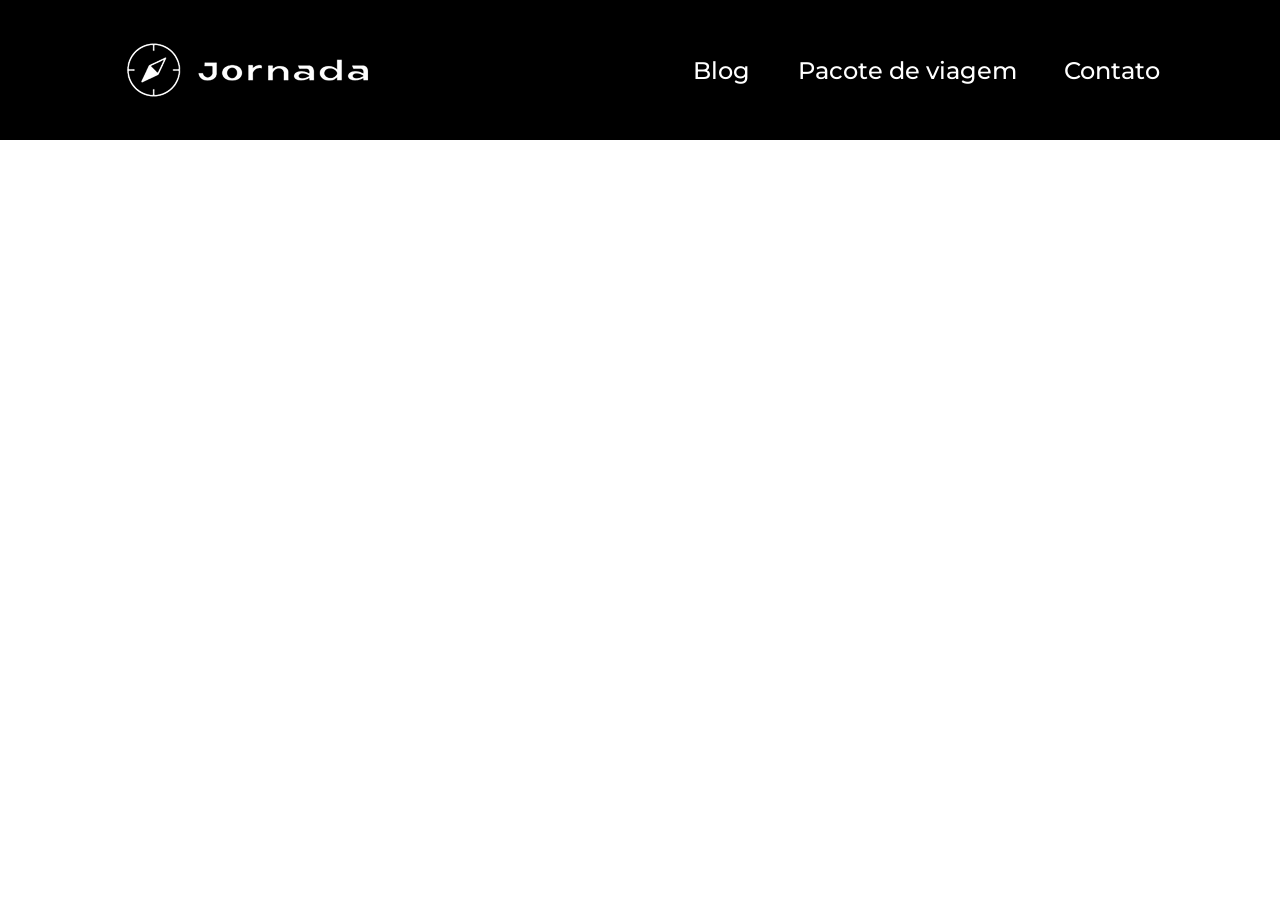
==== japao.html @ b555dbfc "Cria pagina japao e adiciona header com hover especifico" ====
<!DOCTYPE html>
<html lang="pt-br">
<head>
    <meta charset="UTF-8">
    <meta name="viewport" content="width=device-width, initial-scale=1.0">
    <link rel="stylesheet" href="./css/style.css">
    <title>Jornada Viagens</title>
</head>
<body>
    <header class="main-header header-japao">
      <a class="logo" href="index.html" title="voltar para a página inicial"
        ><img
          class="img-mobile"
          src="img/bussola-jornada-branca.png"
          alt="Bussola do logo Jornada Viagens na cor branca" />
        <img
          class="img-desktop"
          src="img/bussola-texto-jornada-branca.png"
          alt="Bussola do logo Jornada Viagens na cor branca"
      /></a>
      <div class="navegation-menu">
        <label for="menu">
          <img src="img/menu.png" alt="menu" />
        </label>
        <input type="checkbox" id="menu" hidden />
        <nav>
          <ul class="list-links">
            <li>
              <a href="blog.html" target="_blank" title="Acessar Blog">Blog</a>
            </li>
            <li>
              <a
                href="pacotes.html"
                target="_blank"
                title="Acessar Pacotes de viagem"
                >Pacote de viagem</a
              >
            </li>
            <li>
              <a href="contato.html" target="_blank" title="Acessar Contato"
                >Contato</a
              >
            </li>
          </ul>
        </nav>
      </div>
    </header>
</body>
</html>
---- css/style.css ----
@import url(global.css);
@import url(header.css);
@import url(hero.css);
@import url(offers.css);
@import url(categorias.css);
@import url(destinations.css);
@import url(payments.css);
@import url(testimonials.css);
@import url(footer.css);
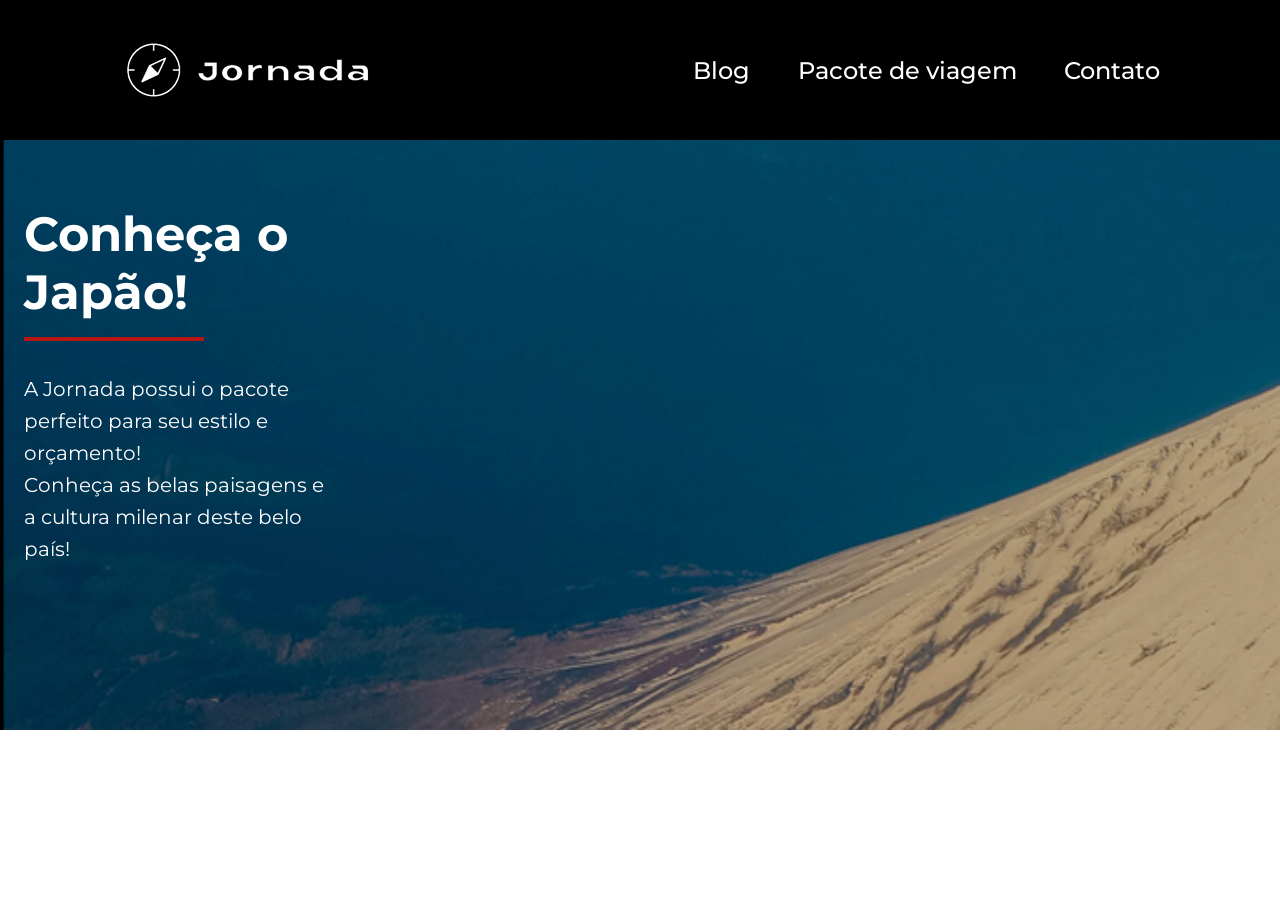
==== commit 30aaf495: "Adiciona hero do mobile na pagina do japao" ====
--- a/japao.html
+++ b/japao.html
@@ -45,5 +45,14 @@
         </nav>
       </div>
     </header>
+
+    <section class="hero-japao">
+        <div class="container hero-conteudo">
+            <h1>Conheça o Japão!</h1>
+            <hr/>
+            <p>A Jornada possui o pacote perfeito para seu estilo e orçamento!</p>
+            <p>Conheça as belas paisagens e a cultura milenar deste belo país!</p>
+        </div>
+    </section>
 </body>
 </html>
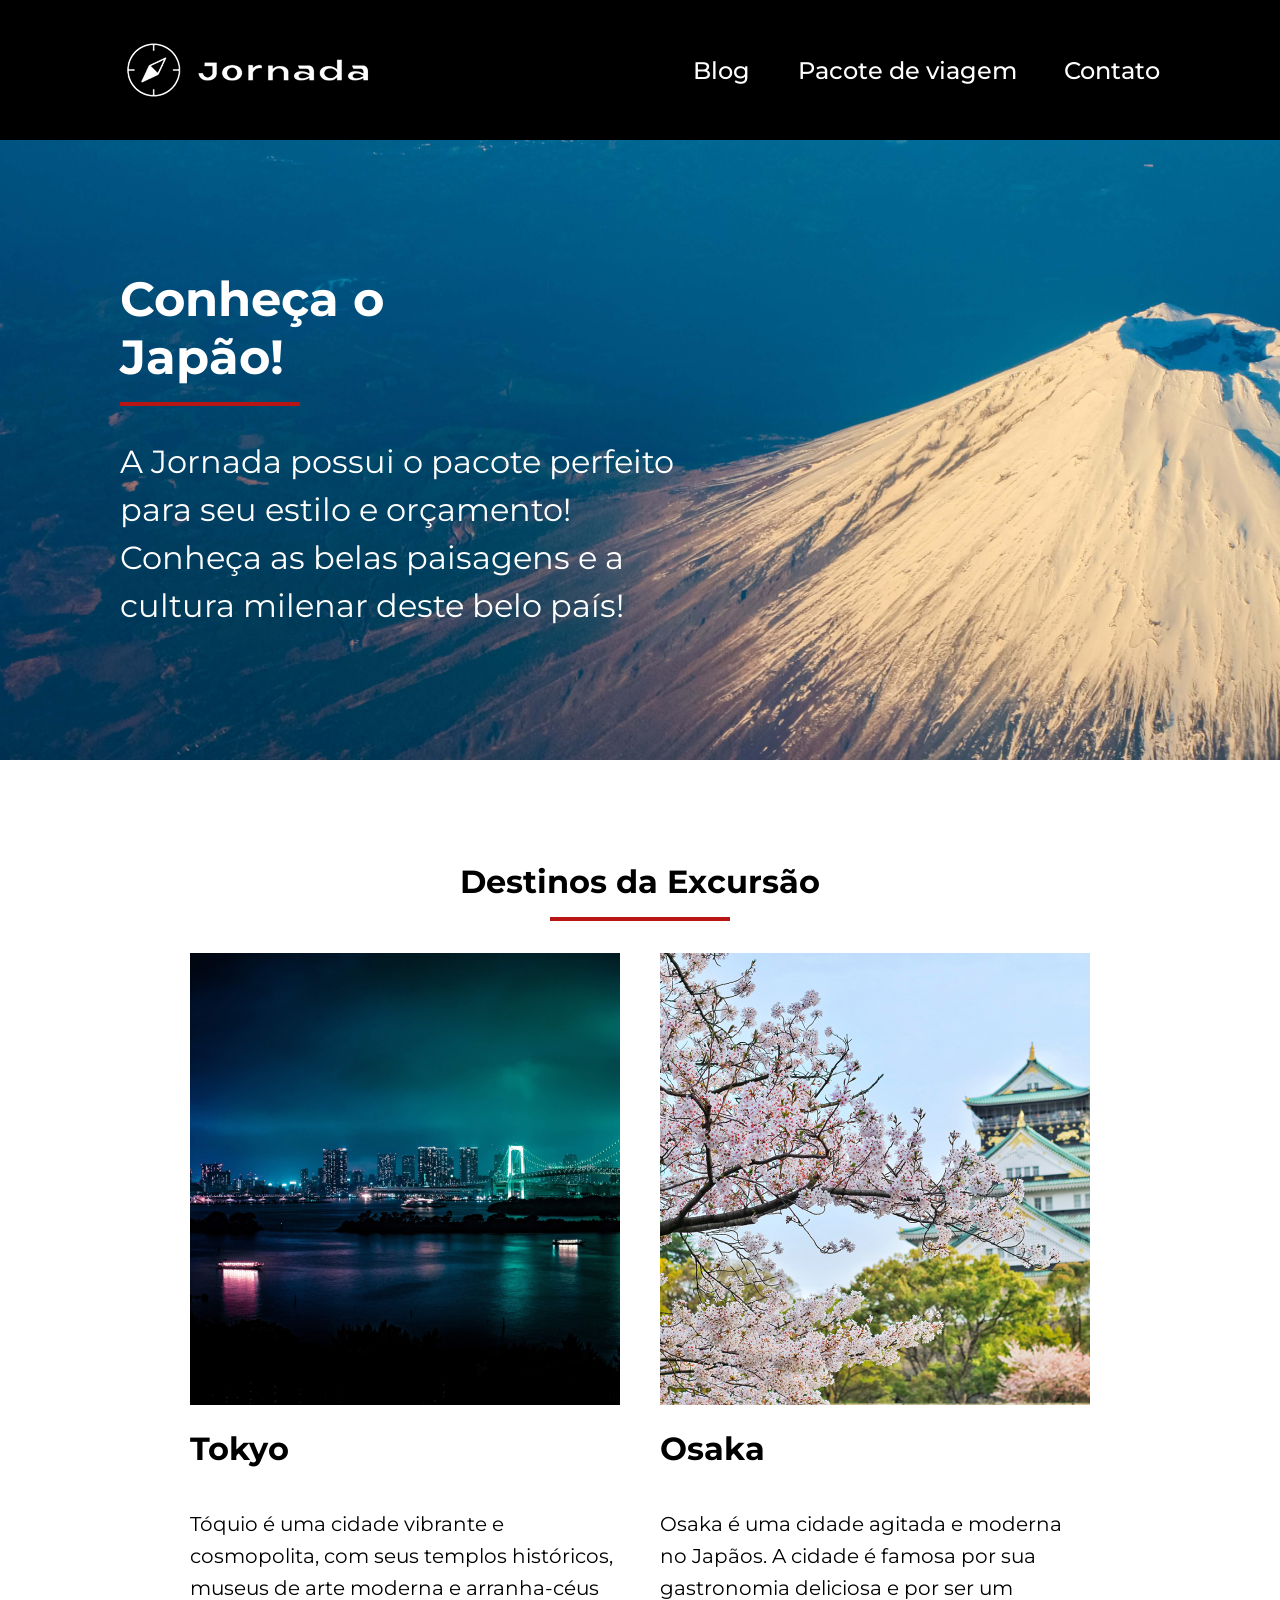
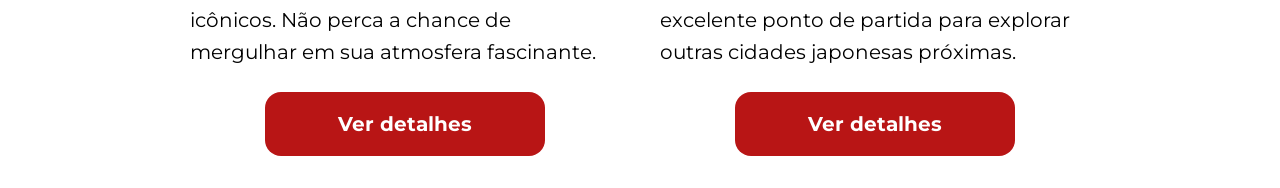
==== commit ce80f2b5: "Termina secao de destinos de excursao" ====
--- a/japao.html
+++ b/japao.html
@@ -54,5 +54,40 @@
             <p>Conheça as belas paisagens e a cultura milenar deste belo país!</p>
         </div>
     </section>
+
+    <section class="destinations">
+      <div class="section-title">
+        <h2>Destinos da Excursão</h2>
+        <hr/>
+      </div>
+
+      <div class="destinations-items">
+        <article class="item">
+          <header>
+            <div class="img-item bg-tokyo">
+
+            </div>
+            <h3 class="content-title">Tokyo</h3>
+          </header>
+            <p class="content-text">Tóquio é uma cidade vibrante e cosmopolita, com seus templos históricos, museus de arte moderna e arranha-céus icônicos. Não perca a chance de mergulhar em sua atmosfera fascinante.</p>
+            <footer>
+              <a href="#" class="button">Ver detalhes</a>
+            </footer>
+        </article>
+
+        <article class="item">
+          <header>
+            <div class="img-item bg-osaka">
+
+            </div>
+            <h3 class="content-title">Osaka</h3>
+          </header>
+            <p class="content-text">Osaka é uma cidade agitada e moderna no Japãos. A cidade é famosa por sua gastronomia deliciosa e por ser um excelente ponto de partida para explorar outras cidades japonesas próximas.</p>
+            <footer>
+              <a href="#" class="button">Ver detalhes</a>
+            </footer>
+        </article>
+      </div>
+    </section>
 </body>
 </html>
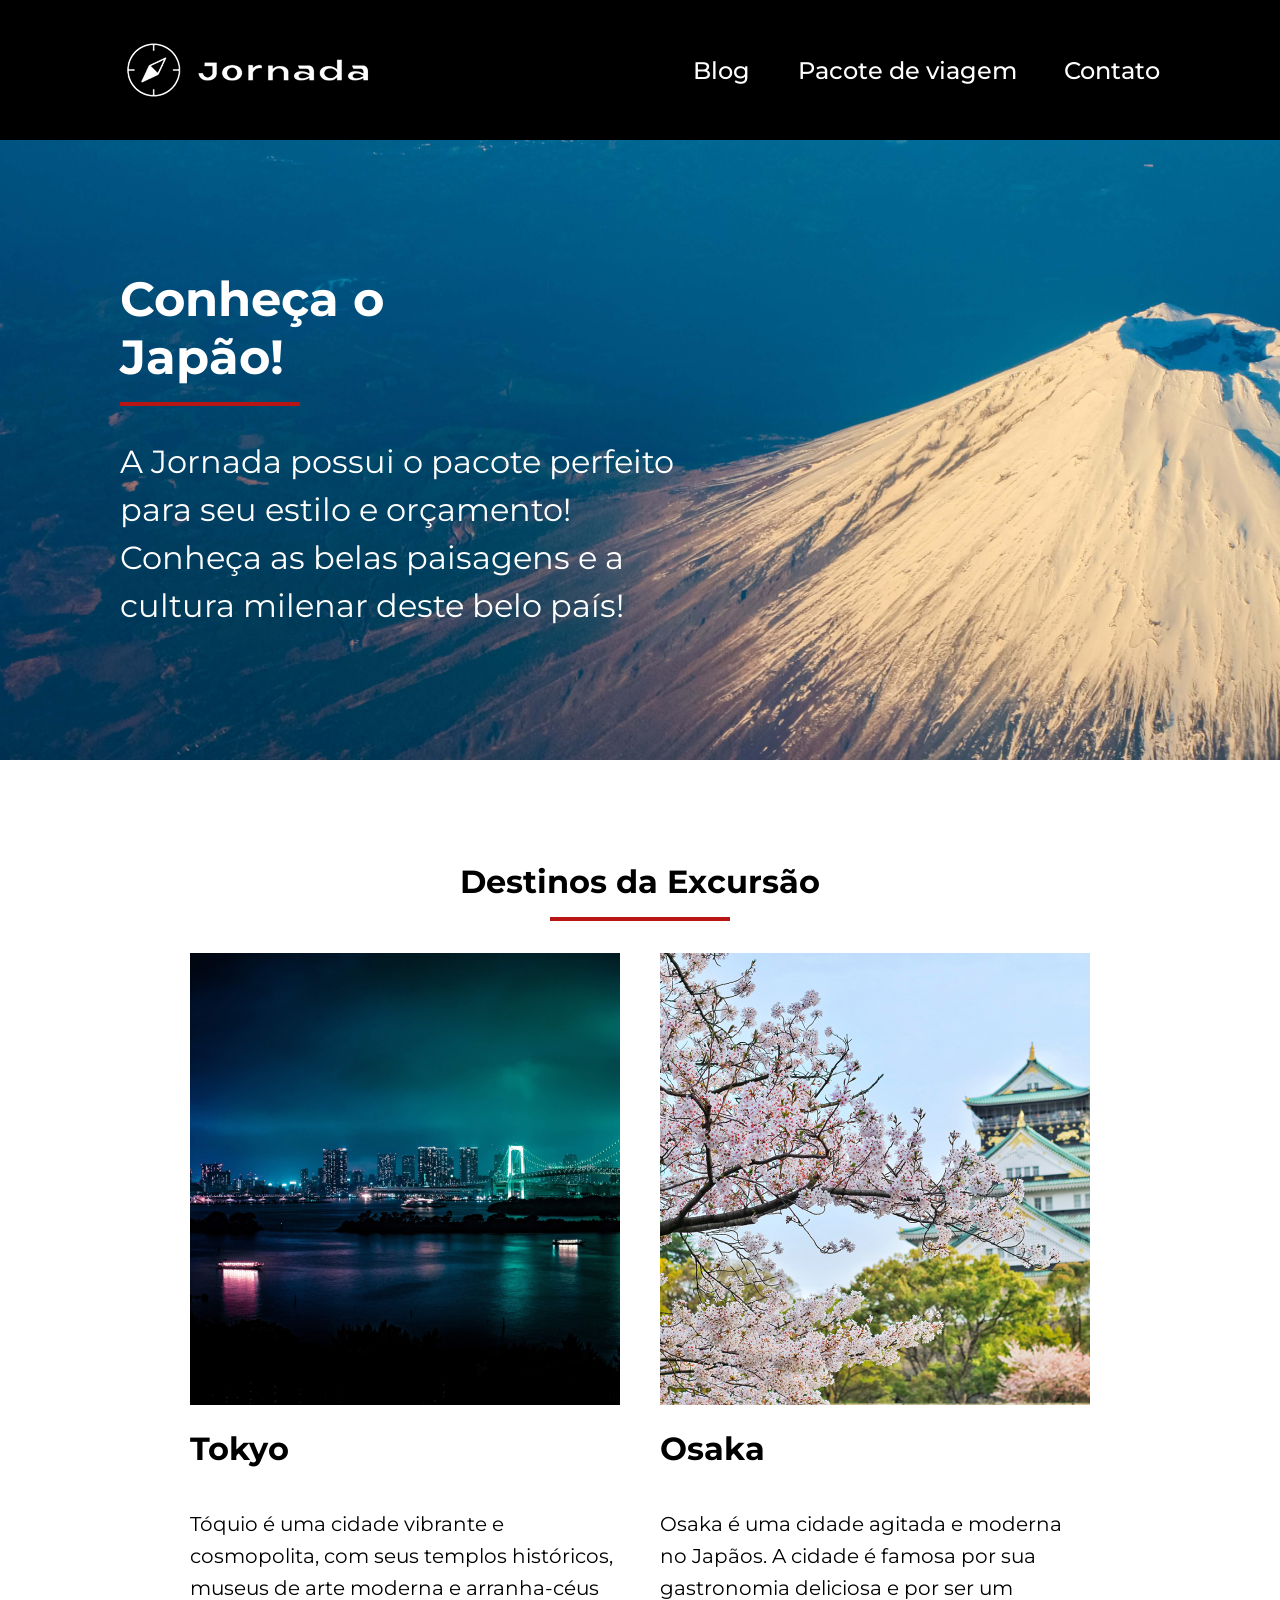
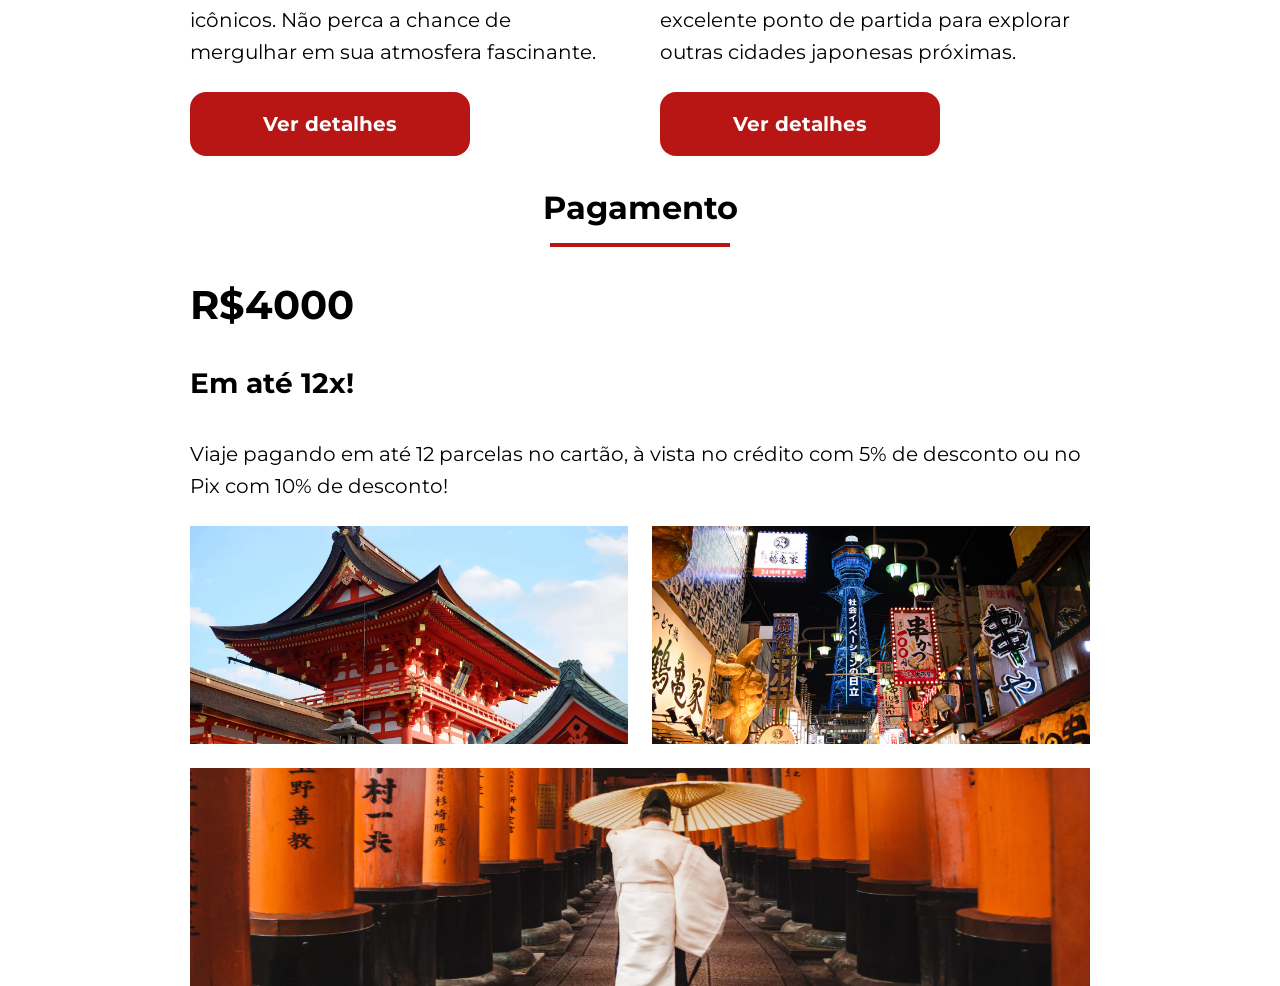
==== commit 1054710b: "Termina secao payments" ====
--- a/japao.html
+++ b/japao.html
@@ -89,5 +89,27 @@
         </article>
       </div>
     </section>
+
+    <section class="payments">
+      
+      <div class="section-title">
+        <h2>Pagamento</h2>
+        <hr/>
+      </div>
+      <div class="content-container">
+        <div class="text-content">
+          <h2>R$4000</h2>
+          <h4>Em até 12x!</h4>
+          <p class="content-text">Viaje pagando em até 12 parcelas no cartão, à vista no crédito com 5% de desconto ou no Pix com 10% de desconto! </p>
+          <a href="#" class="button btn-pagamento-mobile">Ver detalhes</a>
+        </div>
+
+        <div class="image-content">
+          <div class="image first img-japao"></div>
+          <div class="image second img-japao"></div>
+          <div class="image thirdy img-japao"></div>
+        </div>
+      </div>
+    </section>
 </body>
 </html>
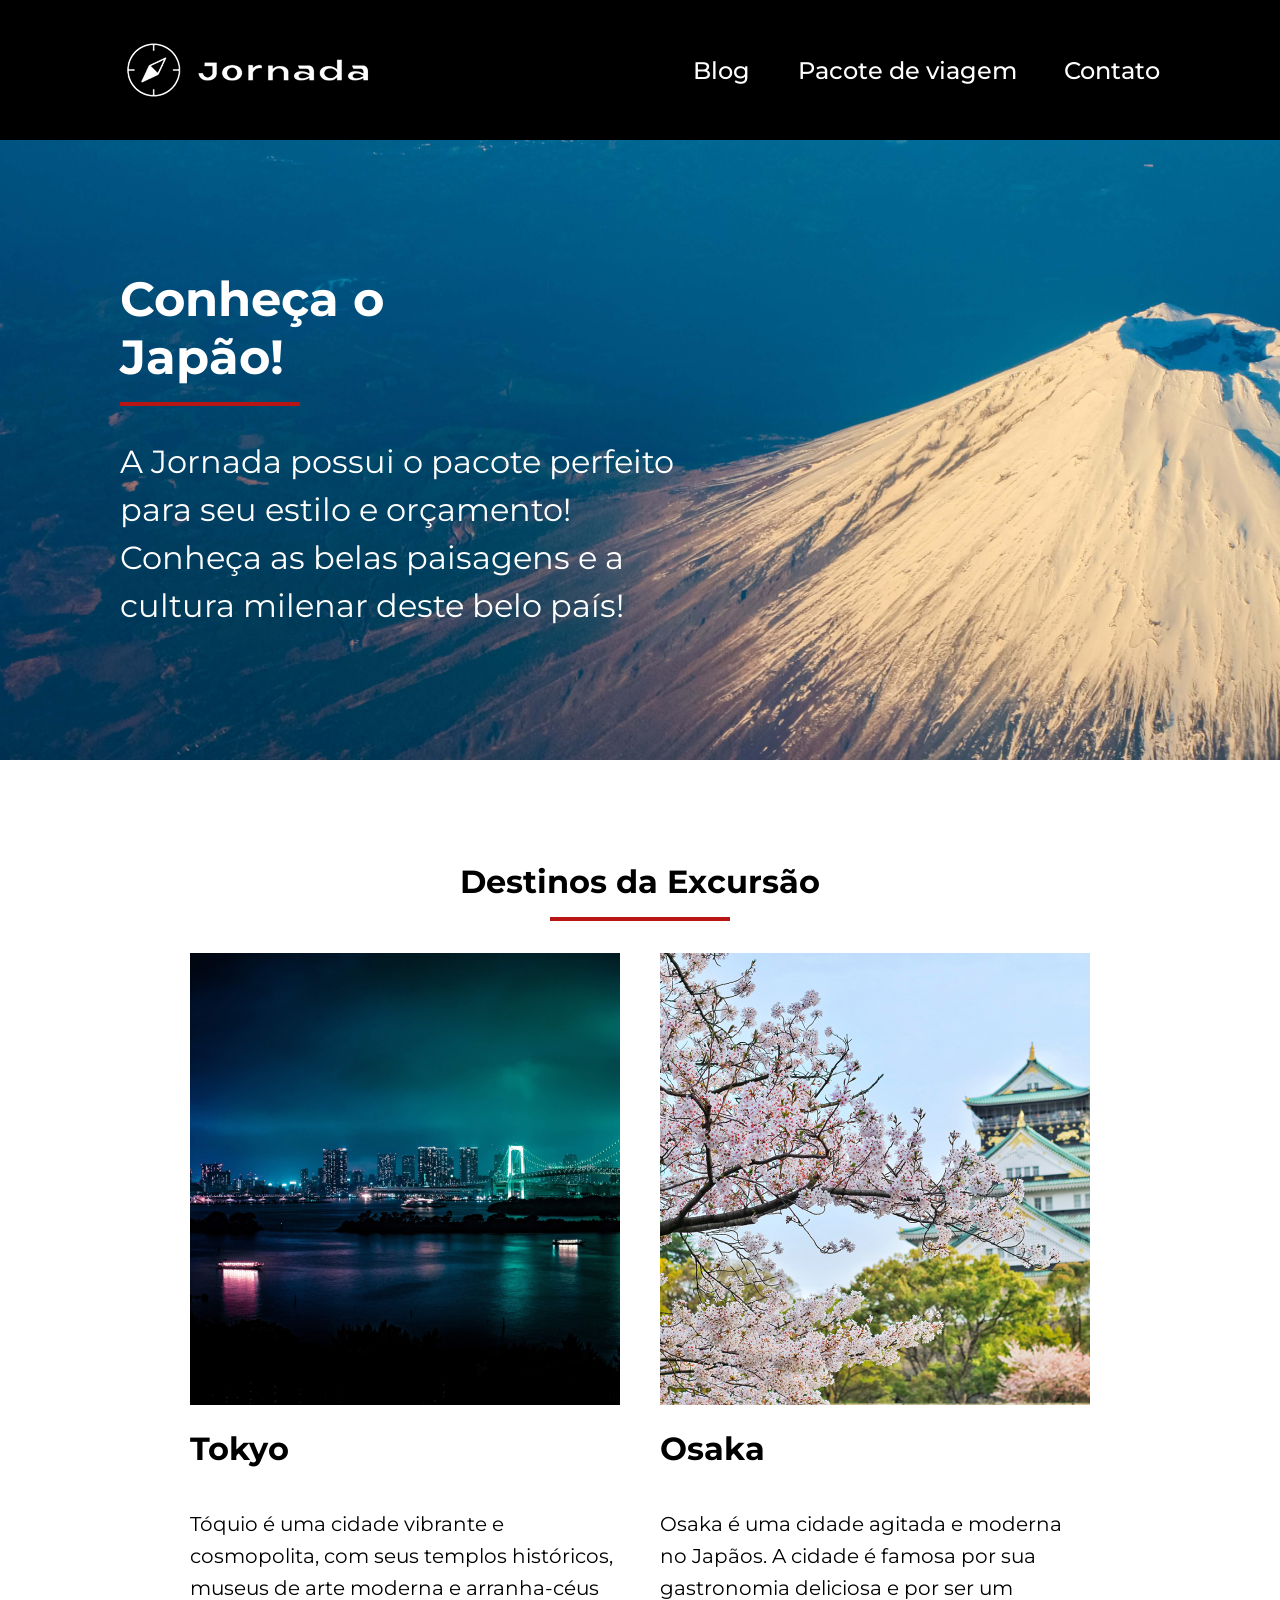
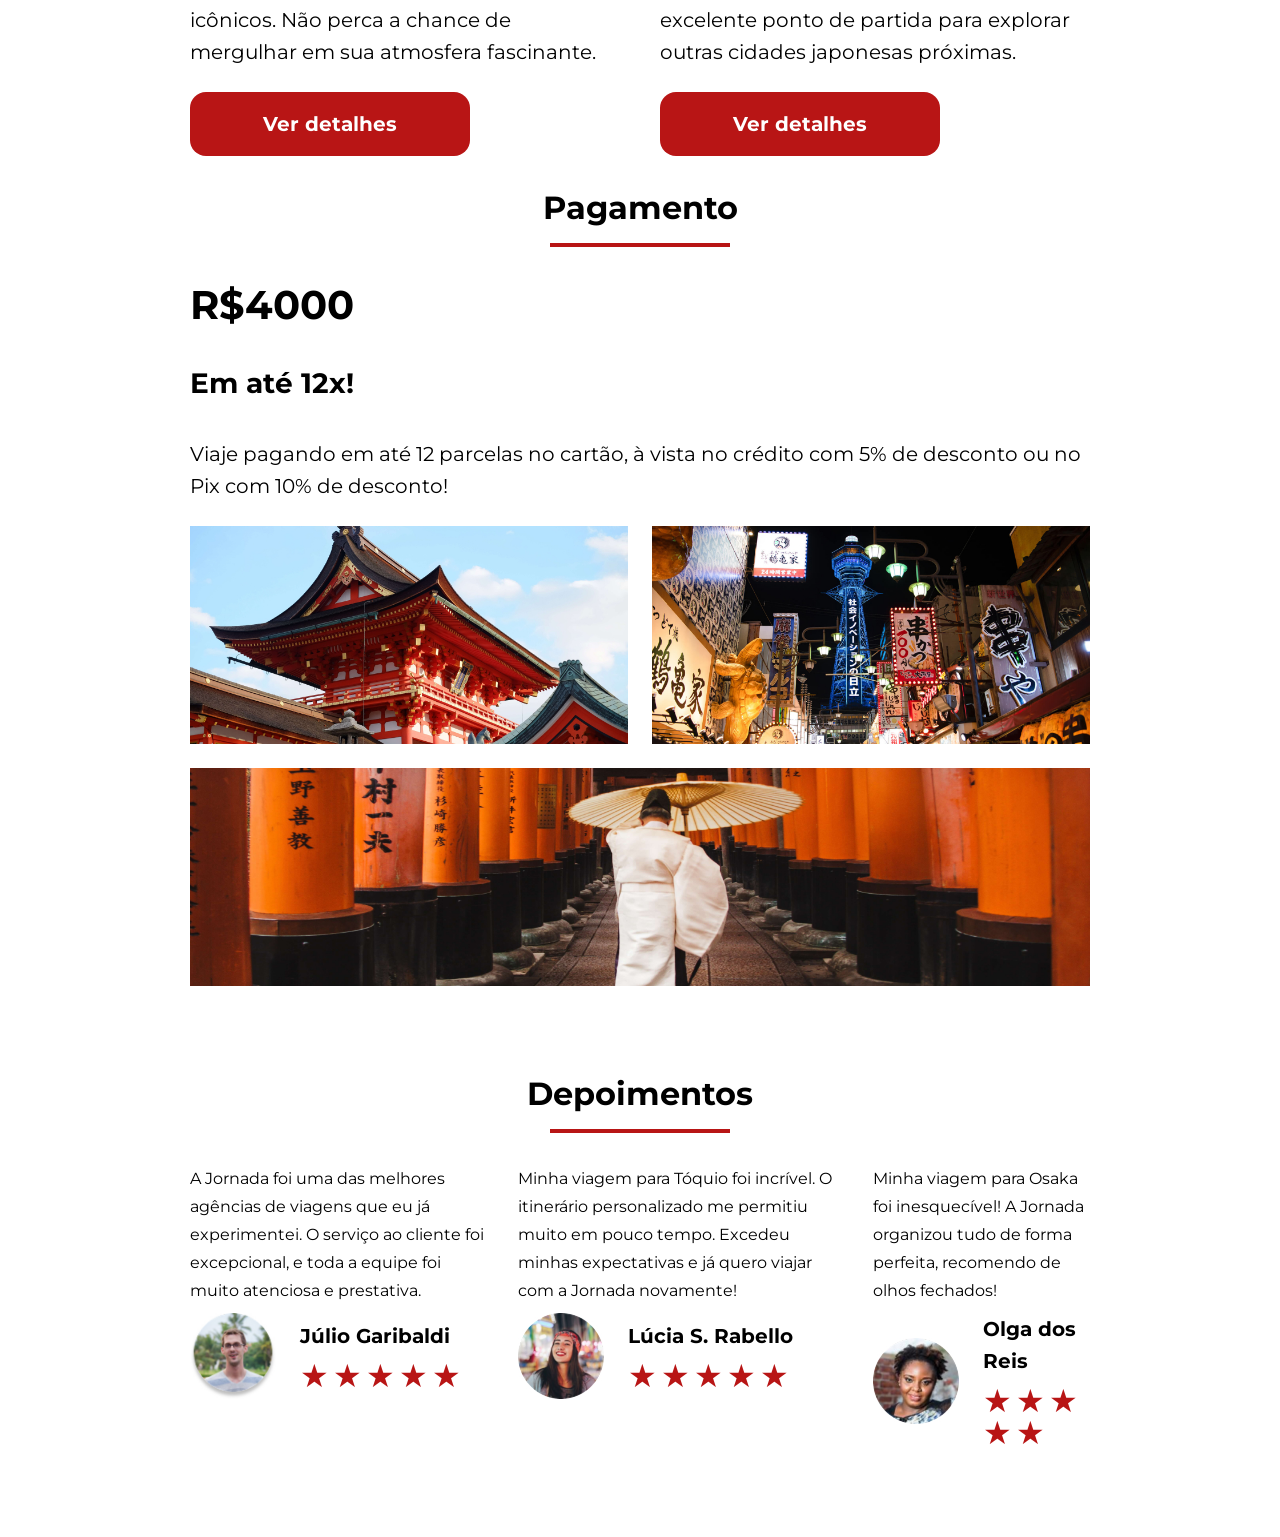
==== commit 09747937: "Finaliza sessao de depoimentos" ====
--- a/japao.html
+++ b/japao.html
@@ -111,5 +111,71 @@
         </div>
       </div>
     </section>
+
+    <section class="testimonial">
+       <div class="section-title">
+        <h2>Depoimentos</h2>
+        <hr/>
+      </div>
+
+      <div class="testimonial-container">
+        <article>
+           <header >
+            <p>A Jornada foi uma das melhores agências de viagens que eu já experimentei. O serviço ao cliente foi excepcional, e toda a equipe foi muito atenciosa e prestativa.</p>
+          </header>
+          <footer>
+            <img src="img/japao/perfil-julio.jpg" alt="imagem de perfil do cliente Julio Garibaldi">
+            <div class="profile-content">
+              <h3>Júlio Garibaldi</h3>
+              <div class="rating">
+                <span class="star">★</span>
+                <span class="star">★</span>
+                <span class="star">★</span>
+                <span class="star">★</span>
+                <span class="star">★</span>
+              </div>
+            </div>
+          </footer>
+        </article>
+
+        <article>
+          <header>
+            <p>Minha viagem para Tóquio foi incrível. O itinerário personalizado me permitiu muito em pouco tempo. Excedeu minhas expectativas e já quero viajar com a Jornada novamente!</p>
+          </header>
+          <footer>
+            <img src="img/japao/perfil-lucia.jpg" alt="imagem de perfil da cliente Lúcia S. Rabello">
+            <div class="profile-content">
+              <h3>Lúcia S. Rabello</h3>
+              <div class="rating">
+                <span class="star">★</span>
+                <span class="star">★</span>
+                <span class="star">★</span>
+                <span class="star">★</span>
+                <span class="star">★</span>
+              </div>
+            </div>
+          </footer>  
+        </article>
+
+        <article>
+          <header>
+            <p>Minha viagem para Osaka foi inesquecível! A Jornada organizou tudo de forma perfeita, recomendo de olhos fechados!</p>
+          </header>
+          <footer>
+            <img src="img/japao/perfil-olga.jpg" alt="imagem de perfil da cliente Olga dos Reis">
+            <div class="profile-content">
+              <h3>Olga dos Reis</h3>
+              <div class="rating">
+                <span class="star">★</span>
+                <span class="star">★</span>
+                <span class="star">★</span>
+                <span class="star">★</span>
+                <span class="star">★</span>
+              </div>
+            </div>
+          </footer>
+        </article>
+      </div>
+    </section>
 </body>
 </html>
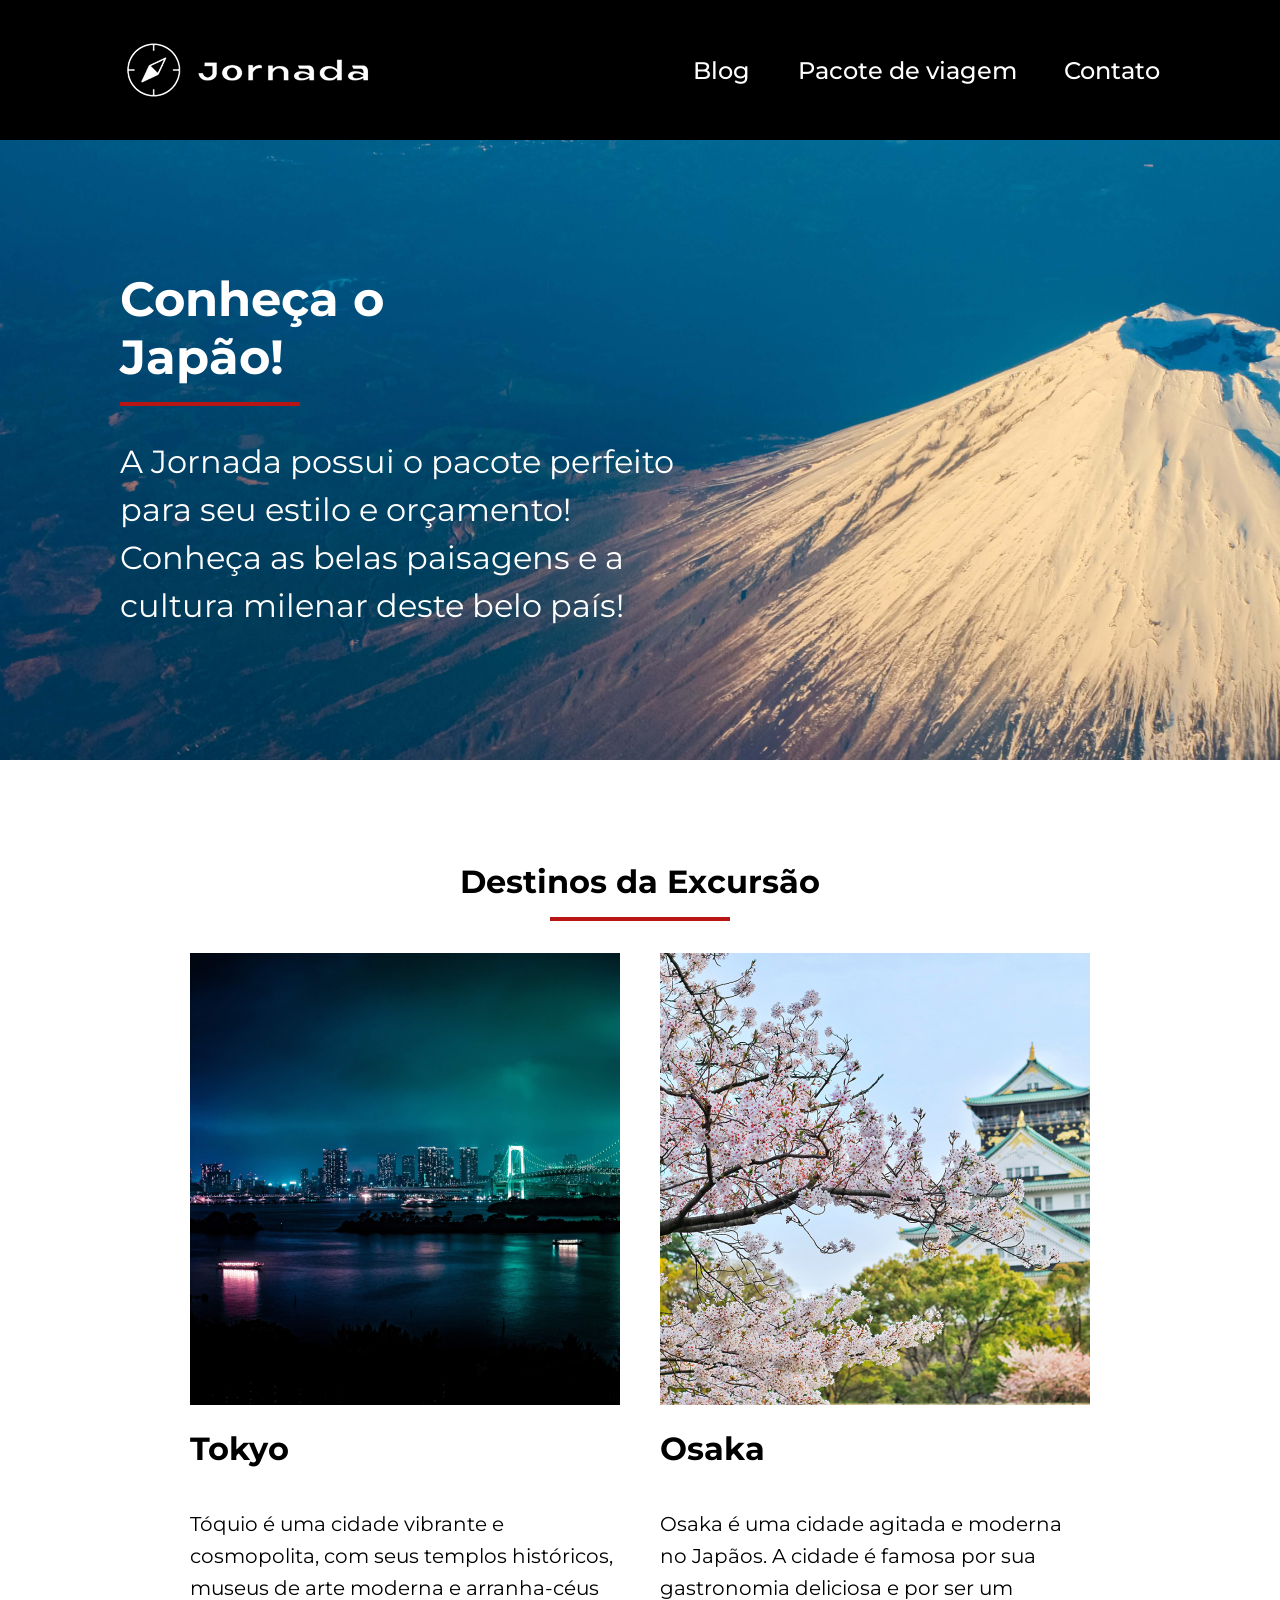
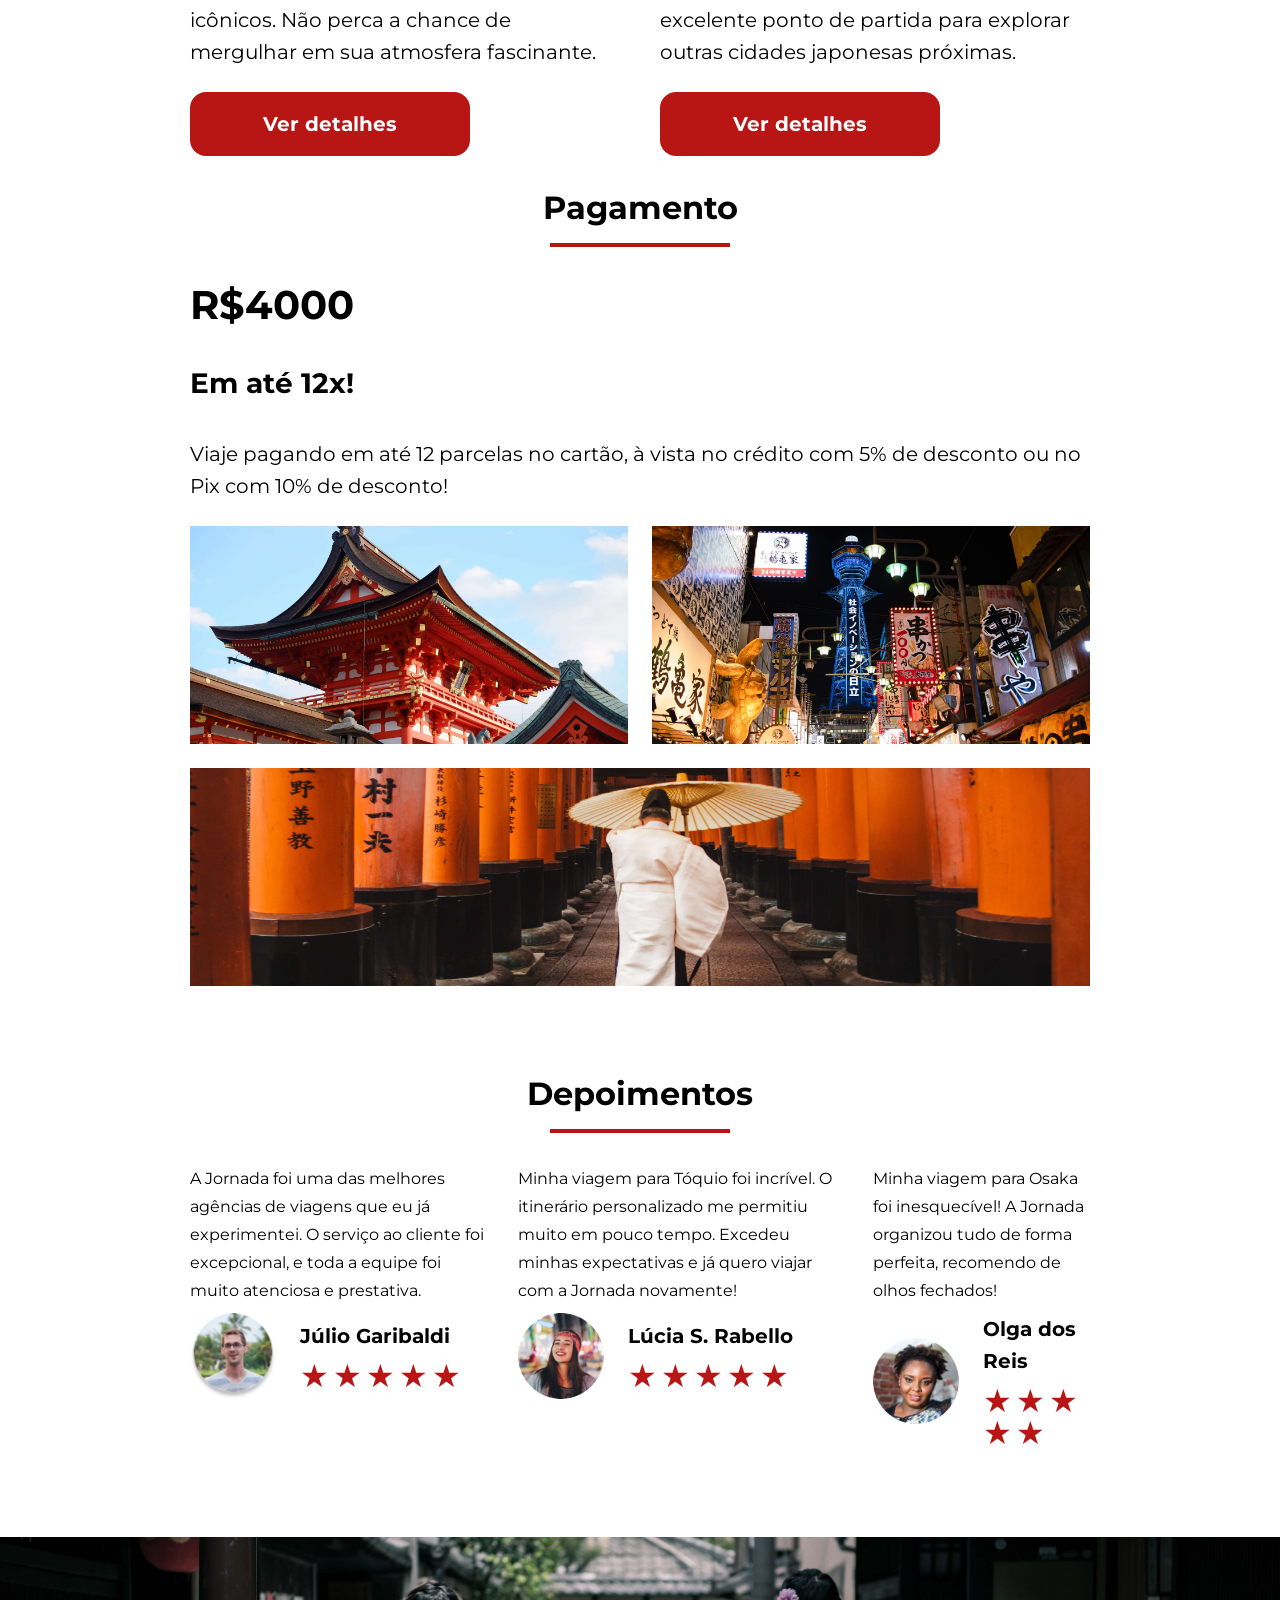
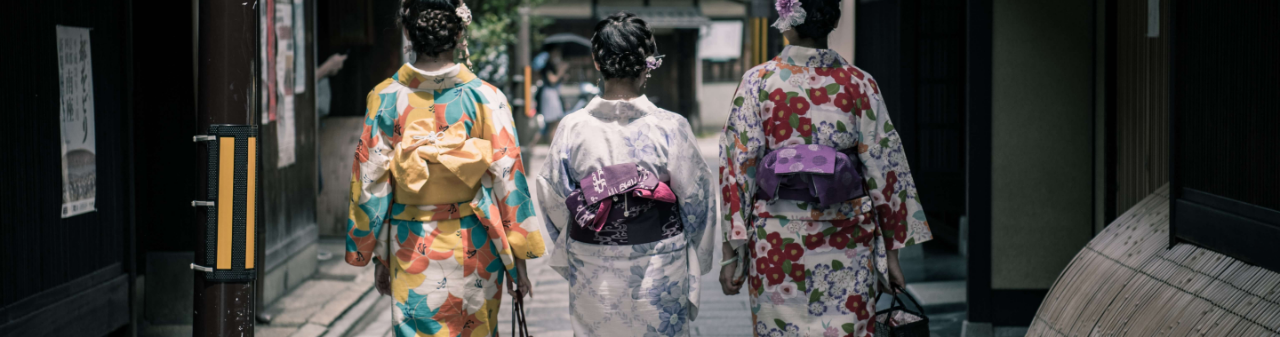
==== commit efa003e9: "Adiciona imagens pre footer" ====
--- a/japao.html
+++ b/japao.html
@@ -177,5 +177,9 @@
         </article>
       </div>
     </section>
+
+    <section class="pre-footer">
+      <div class="footer-img-japao"></div>
+    </section>
 </body>
 </html>
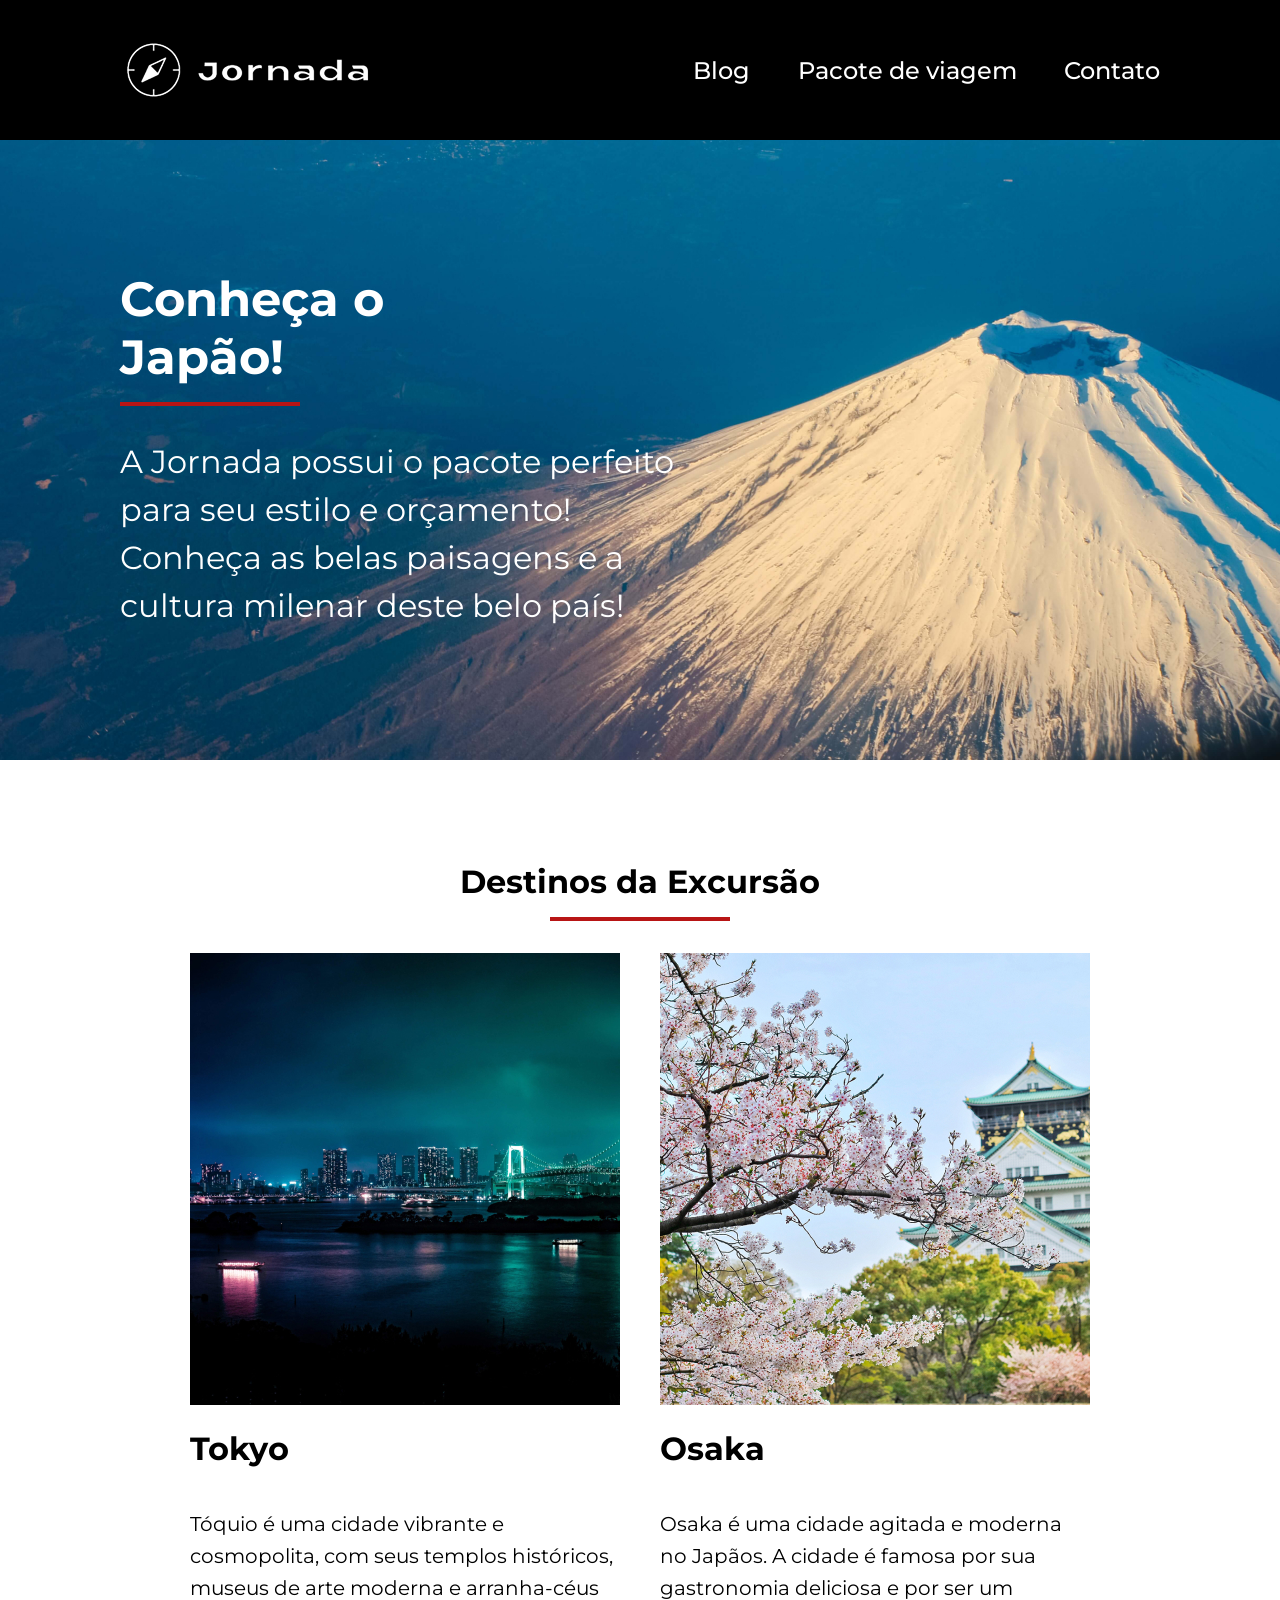
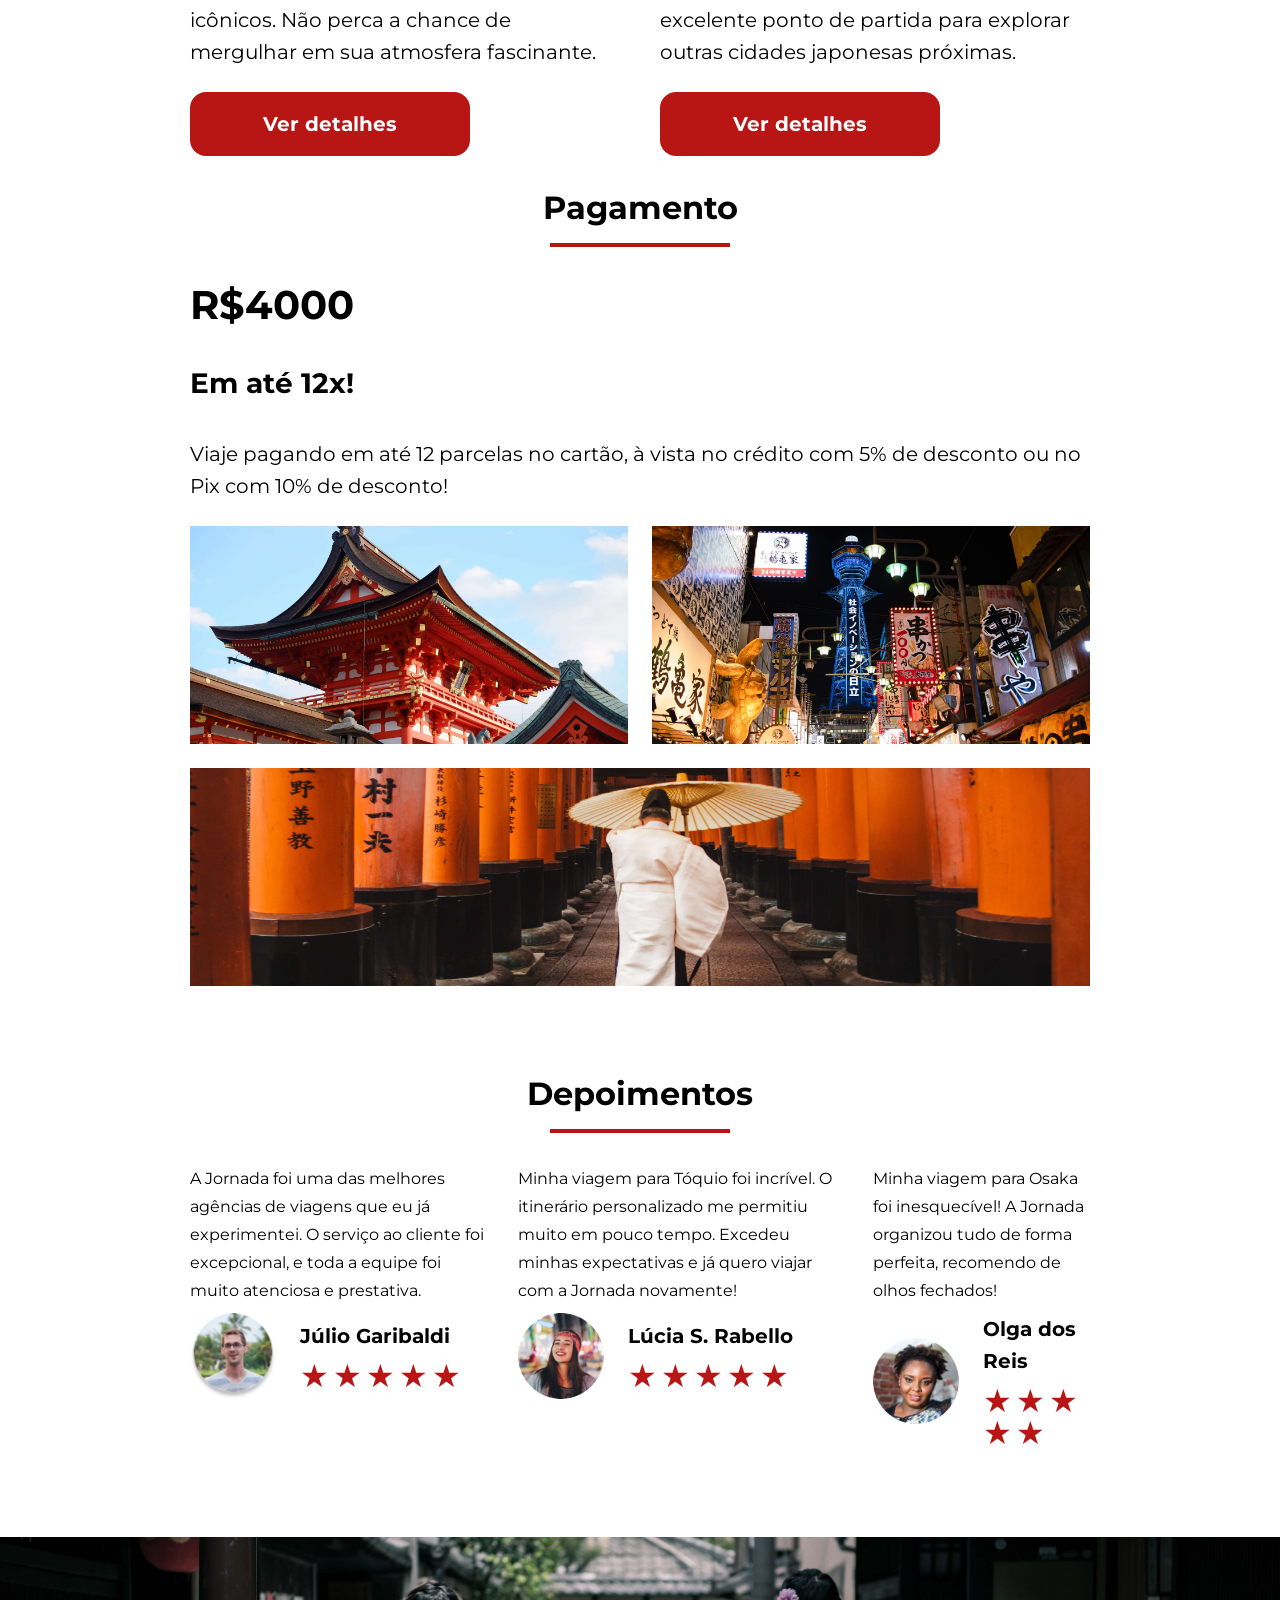
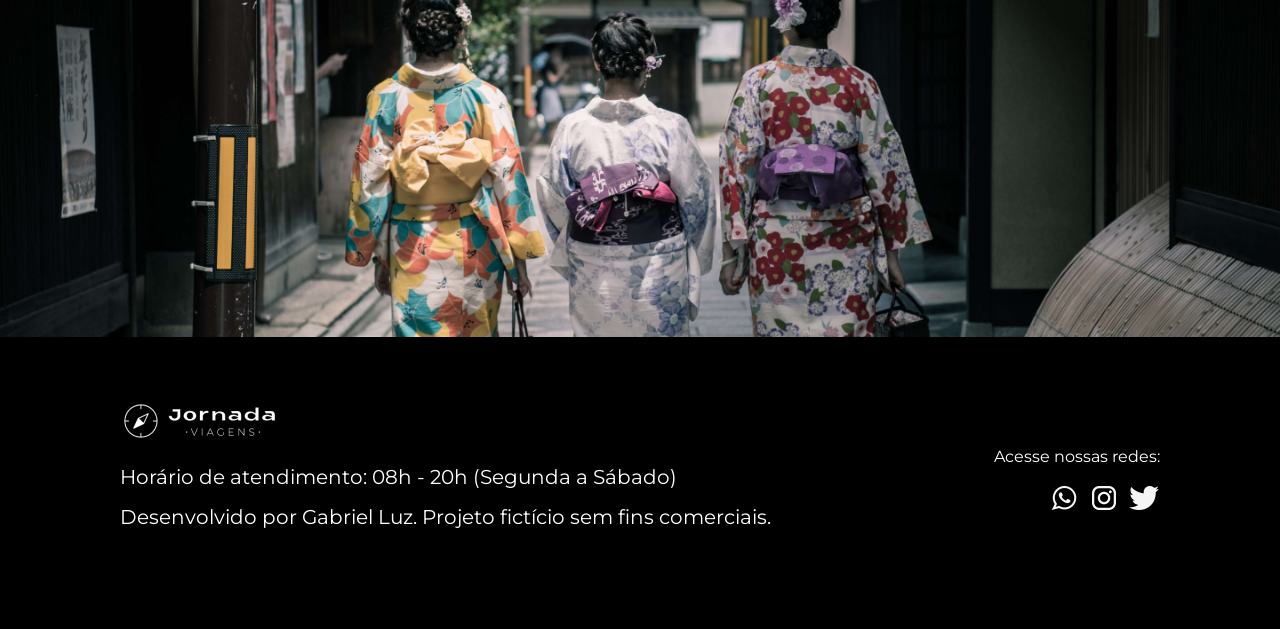
==== commit 6d51d2b4: "Termina footer" ====
--- a/japao.html
+++ b/japao.html
@@ -181,5 +181,32 @@
     <section class="pre-footer">
       <div class="footer-img-japao"></div>
     </section>
+
+        <footer class="main-footer">
+        <div class="footer-info">
+          <div class="footer-logo">
+            <img src="img/footer-logo.png" alt="logo jornada viagens customizado">
+          </div>
+          <div class="footer-text">
+            <p>Horário de atendimento: 08h - 20h (Segunda a Sábado)</p>
+            <p>Desenvolvido por Gabriel Luz. Projeto fictício sem fins comerciais.</p>
+          </div>
+        </div>
+
+        <div class="footer-social">
+          <p>Acesse nossas redes:</p>
+          <div class="social-icons">
+            <a href="#" target="_blank" title="Entre em contato atraves do Whatsapp">
+              <img src="img/logo-whatsapp.png" alt="logo do whatsapp na cor branca">
+            </a>
+            <a href="#" target="_blank" title="Acesse o Instagram do Jornada Viagens">
+              <img src="img/logo-instagram.png" alt="logo do instagram na cor branca">
+            </a>
+            <a href="#" target="_blank" title="Acesse o Twitter do Jornada Viagens">
+              <img src="img/logo-twitter.png" alt="logo do twiter na cor branca">
+            </a>
+          </div>
+        </div>
+    </footer>
 </body>
 </html>
